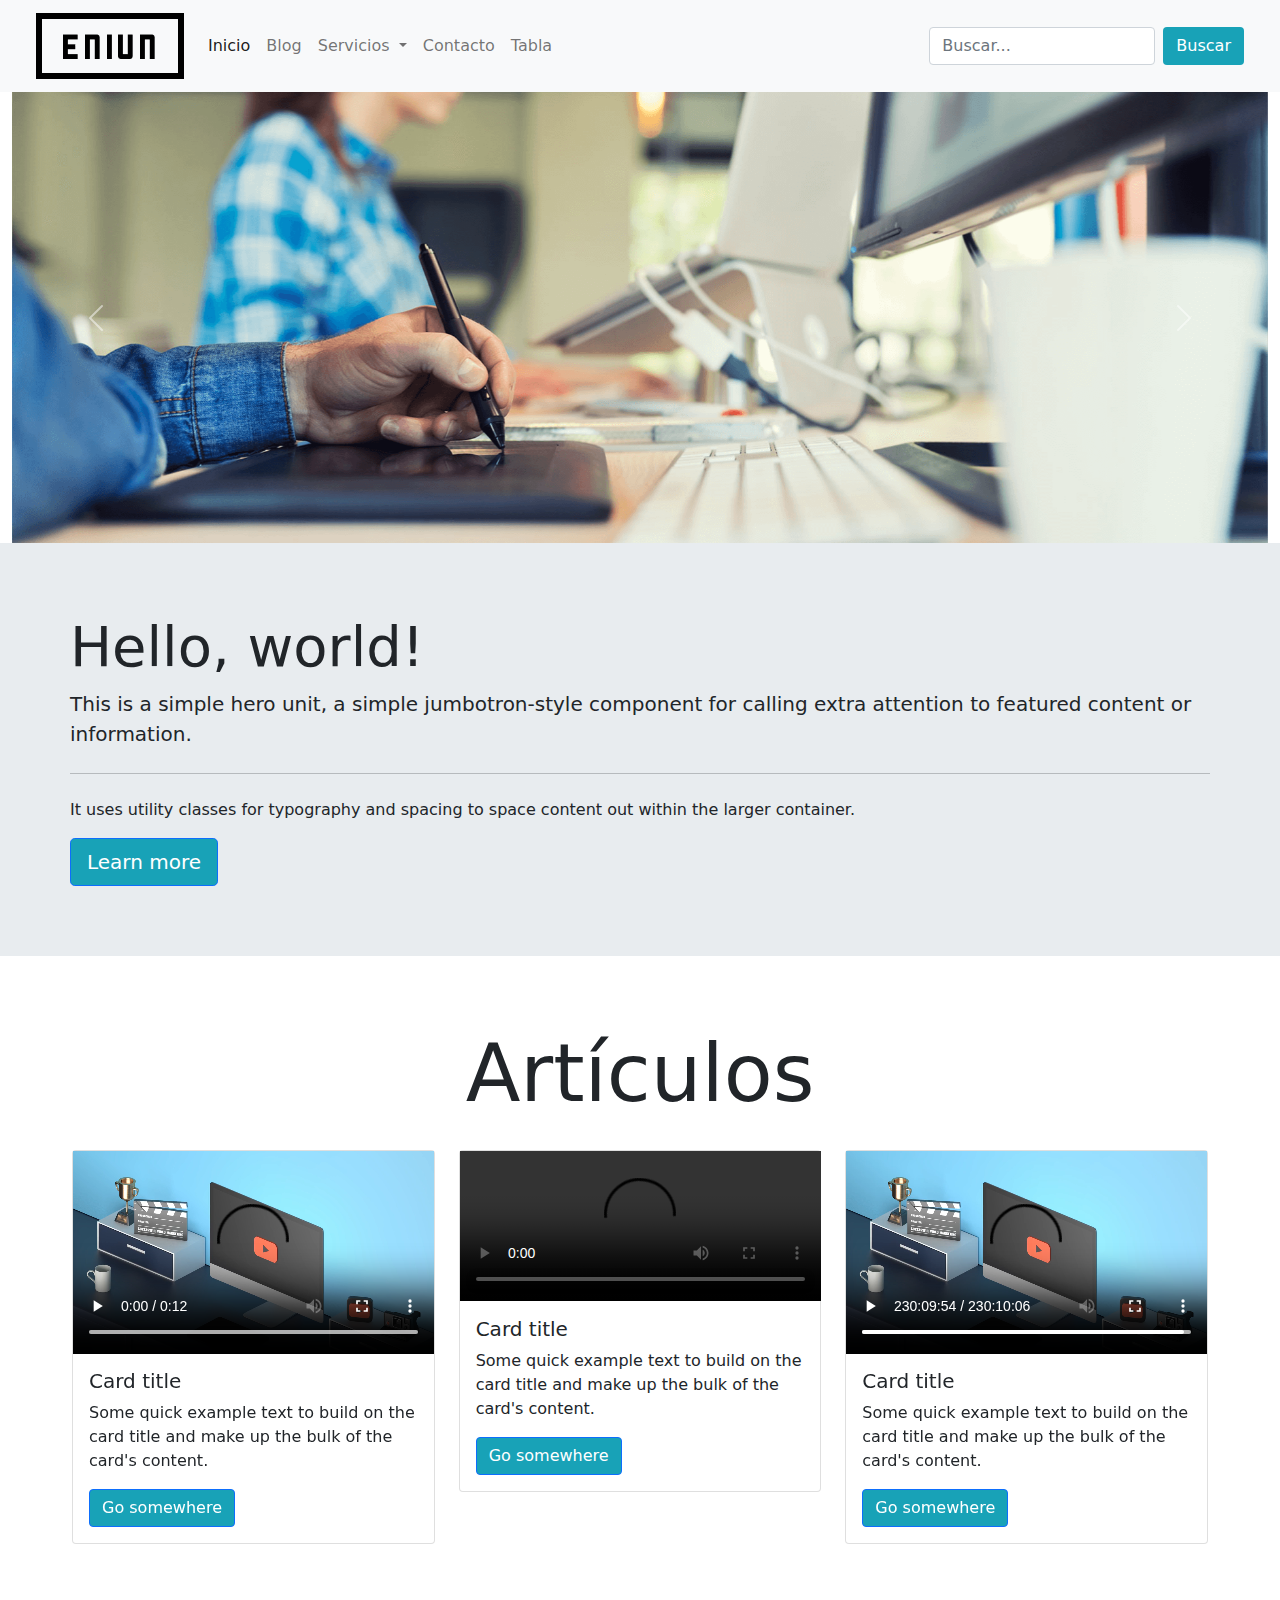
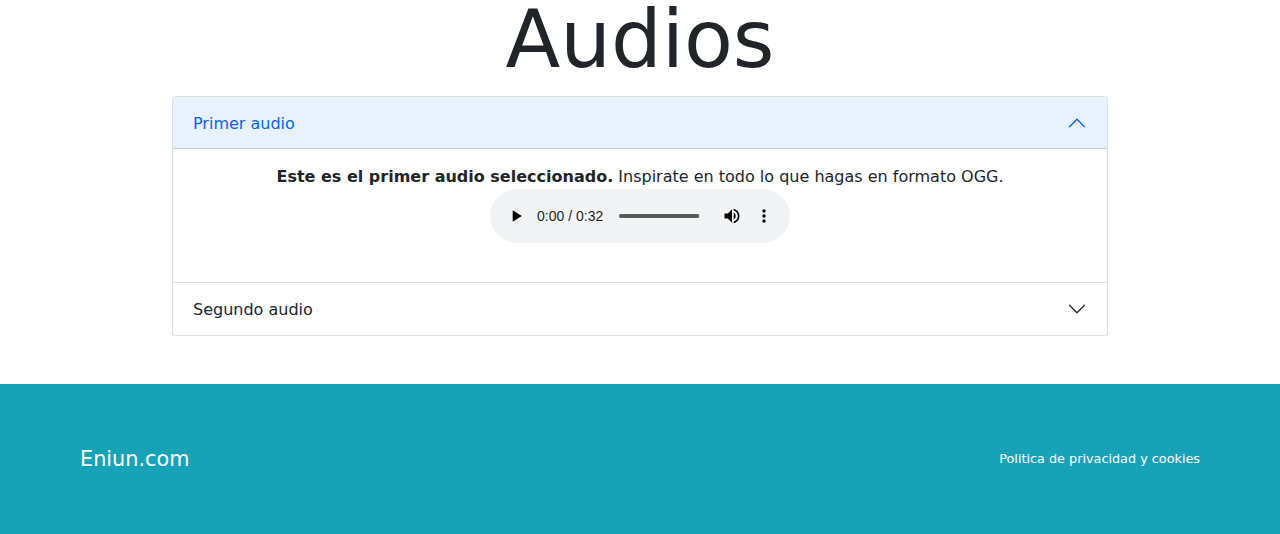
==== index.html @ c9be8527 "entrega practica tema 6" ====
<!DOCTYPE html>
<html lang="es">
<head>
    <meta charset="UTF-8">
    <meta name="viewport" content="width=device-width, initial-scale=1.0">
    <title>WEB - Bootstrap -</title>
    <link rel="stylesheet" href="assets/css/bootstrap.min.css">
    <link rel="stylesheet" href="assets/css/estilos.css">
</head>
<body>
    <div class="container-fluid">
        <div class="row bg-success">
                <nav class="navbar navbar-expand-lg navbar-light bg-light">
                    <div class="container-fluid">
                      <a class="navbar-brand" href="index.html"><img src="assets/images/ENIUN@2x.png" class="animacionLogo" alt="Logo Eniun" /></a>
                      <button class="navbar-toggler" type="button" data-bs-toggle="collapse" data-bs-target="#navbarScroll" aria-controls="navbarScroll" aria-expanded="false" aria-label="Toggle navigation">
                        <span class="navbar-toggler-icon"></span>
                      </button>
                      <div class="collapse navbar-collapse" id="navbarScroll">
                        <ul class="navbar-nav me-auto my-2 my-lg-0 " style="--bs-scroll-height: 100px;">
                          <li class="nav-item">
                            <a class="nav-link active" aria-current="page" href="index.html">Inicio</a>
                          </li>
                          <li class="nav-item">
                            <a class="nav-link" href="#">Blog</a>
                          </li>
                          <li class="nav-item dropdown">
                            <a class="nav-link dropdown-toggle" href="#" id="navbarScrollingDropdown" role="button" data-bs-toggle="dropdown" aria-expanded="false">
                              Servicios
                            </a>
                            <ul class="dropdown-menu" aria-labelledby="navbarScrollingDropdown">
                              <li><a class="dropdown-item" href="#">SEO</a></li>
                              <li><a class="dropdown-item" href="#">Desarrollo web</a></li>
                              <li><hr class="dropdown-divider"></li>
                              <li><a class="dropdown-item" href="#">Marketing online</a></li>
                            </ul>
                          </li>
                          <li class="nav-item">
                            <a class="nav-link" href="Contacto.html">Contacto</a>
                          </li>
                          <li class="nav-item">
                            <a class="nav-link" href="Tabla.html">Tabla</a>
                          </li>
                        </ul>
                        <form class="d-flex">
                          <input class="form-control me-2" type="search" placeholder="Buscar..." aria-label="Buscar">
                          <button class="btn " type="submit">Buscar</button>
                        </form>
                      </div>
                    </div>
                  </nav>
          </div>
          <div class="row">
              
            <div id="carouselExampleControlsNoTouching" class="carousel slide" data-bs-touch="false" data-bs-interval="false">
                
                <div class="carousel-inner">
                  <div class="carousel-item active">
                    <img src="assets/images/ENIUNCreatividadDiseno.png" class="d-block w-100" alt="Diseño creativo">
                  </div>
                  <div class="carousel-item">
                    <img src="assets/images/ENIUNCreatividadSeo.png" class="d-block w-100" alt="Posicionamiento">
                  </div>
                  <div class="carousel-item">
                    <img src="assets/images/ENIUNCreatividadSocialNetwork.png" class="d-block w-100" alt="Redes sociales">
                  </div>
                </div>
                <button class="carousel-control-prev" type="button" data-bs-target="#carouselExampleControlsNoTouching" data-bs-slide="prev">
                 <span class="carousel-control-prev-icon" aria-hidden="true"></span>
                  <span class="visually-hidden">Previous</span>
                </button>
                <button class="carousel-control-next" type="button" data-bs-target="#carouselExampleControlsNoTouching" data-bs-slide="next">
                  <span class="carousel-control-next-icon" aria-hidden="true"></span>
                  <span class="visually-hidden">Next</span>
                </button>
              </div>
          </div>
        
          <div class="row">
                <div class="jumbotron jumbotron-fluid jumboAnim">
                    <h1 class="display-4">Hello, world!</h1>
                    <p class="lead">This is a simple hero unit, a simple jumbotron-style component for calling extra attention to featured content or information.</p>
                    <hr class="my-4">
                    <p>It uses utility classes for typography and spacing to space content out within the larger container.</p>
                    <a class="btn btn-primary btn-lg" href="#" role="button">Learn more</a>
                  
                </div>
          </div>
         
          <div class="row mx-md-5 mx-xl-5 articuloscont">
            <h1 class="display-1 ">Artículos</h1>
            <div class="caja mb-5 col-12 col-md-6 col-xl-4 ">
                <div class="card " style="width: 100%;">
                  <video id="medio1"  alt="Posicionamiento web" controls>
                    <source src="assets/images/Seo_MP4.mp4" type="video/mp4">
                    Tu navegador no soporta vídeo
               </video>
                    <div class="card-body">
                      <h5 class="card-title">Card title</h5>
                      <p class="card-text">Some quick example text to build on the card title and make up the bulk of the card's content.</p>
                      <a href="#" class="btn btn-primary">Go somewhere</a>
                    </div>
                  </div>
            </div>
            <div class="caja mb-5 col-12 col-md-6 col-xl-4 ">
                <div class="card" style="width: 100%;">
                    <video id="medio2"  alt="Posicionamiento web" controls>
                      <source src="assets/images/Seo_OGG.ogg" type="video/ogg">
                      Tu navegador no soporta vídeo
                 </video>
                    <div class="card-body">
                      <h5 class="card-title">Card title</h5>
                      <p class="card-text">Some quick example text to build on the card title and make up the bulk of the card's content.</p>
                      <a href="#" class="btn btn-primary">Go somewhere</a>
                    </div>
                  </div>
            </div>
            <div class="caja mb-5 col-12 col-md-6 col-xl-4 ">
                <div class="card" style="width: 100%;">
                    <video id="medio3"  alt="Posicionamiento web" controls>
                      <source src="assets/images/Seo_webM.webm" type="video/webm">
                      Tu navegador no soporta vídeo
                 </video>
                    <div class="card-body">
                      <h5 class="card-title">Card title</h5>
                      <p class="card-text">Some quick example text to build on the card title and make up the bulk of the card's content.</p>
                      <a href="#" class="btn btn-primary">Go somewhere</a>
                    </div>
                  </div>
            </div>
        </div>
        
        <div class="row">
          <div class="caja cajaacordeon mb-5 col-12 col-md-9 col-xl-9 ">
            <h1 class="display-1">Audios</h1>
          <div class="accordion" id="accordionMusica">
            <div class="accordion-item">
              <h2 class="accordion-header" id="headingOne">
                <button class="accordion-button" type="button" data-bs-toggle="collapse" data-bs-target="#collapseOne" aria-expanded="true" aria-controls="collapseOne">
                  Primer audio
                </button>
              </h2>
              <div id="collapseOne" class="accordion-collapse collapse show" aria-labelledby="headingOne" data-bs-parent="#accordionExample">
                <div class="accordion-body">
                  <strong>Este es el primer audio seleccionado.</strong> Inspirate en todo lo que hagas en formato OGG.
                  <p>
                  <audio id="mediomus1" controls>
                    <source src="assets/audio/InspiracionOGG.ogg" type="audio/ogg" codecs="vorbis">
               </audio>
              </p>
                </div>
              </div>
            </div>
            <div class="accordion-item">
              <h2 class="accordion-header" id="headingTwo">
                <button class="accordion-button collapsed" type="button" data-bs-toggle="collapse" data-bs-target="#collapseTwo" aria-expanded="false" aria-controls="collapseTwo">
                  Segundo audio
                </button>
              </h2>
              <div id="collapseTwo" class="accordion-collapse collapse" aria-labelledby="headingTwo" data-bs-parent="#accordionExample">
                <div class="accordion-body">
                  <strong>Este es el segundo audio seleccionado.</strong> Vive la aventura al máximo en formato MP3.
                  <p>
                  <audio id="mediomus2" controls>
                    <source src="assets/audio/AventuraMP3.mp3" type="audio/mpeg" codecs="mp3">
               </audio>
              </p>
                </div>
              </div>
            </div>
          </div>
        </div>
        </div>

          <div class="row footer">
              
            <div class="caja fizq col-4 display-5">Eniun.com</div>
            <div class="caja fder col-8">Politica de privacidad y cookies</div>
          </div>
    </div>


    <script src="assets/js/jquery-3.6.0.min.js"></script>
    <script src="assets/js/popper.min.js"></script>
    <script src="assets/js/bootstrap.min.js"></script>
</body>
</html>
---- assets/css/estilos.css ----
.caja {
  min-height: 150px;
}

.btn {
  background-color: #18a2b7;
  color: white;
}

.navbar {
  margin: 0px;
}

.carousel-inner {
  margin: 0px;
}

.jumbotron {
  padding: 70px;
  background-color: #e8ecef;
}

.articuloscont {
  margin: 0 auto;
  text-align: center;
}

.articuloscont h1 {
  padding-top: 70px;
  padding-bottom: 20px;
}

.card {
  text-align: left;
}

.footer {
  background-color: #18a2b7;
}

.fizq {
  color: white;
  font-size: 1.3em;
  line-height: 150px;
  padding-left: 80px;
  text-align: left;
}

.fder {
  color: white;
  font-size: 0.8em;
  line-height: 150px;
  padding-right: 80px;
  text-align: right;
}

.parr {
  font-size: 2.2em;
}

.textarea {
  width: 300px;
}
.form {
  width: 100%;
  max-width: 320px;
  margin: 0 auto;
}

.formulario {
  margin-top: 50px;
  margin-bottom: 50px;
}

.indice {
  margin-bottom: 60px;
}

.tabla {
  width: 80%;
  margin: 0 auto;
  margin-bottom: 60px;
  margin-top: 60px;
}

.cajaacordeon {
  margin: 0 auto;
  text-align: center;
}

.manejadores {
  text-align: center;
  margin: 60px 0;
}

.animacionLogo {
  animation-duration: 5s;
  animation-name: animacionLogo;
  animation-iteration-count: infinite;
}
@keyframes animacionLogo {
  from {
    -webkit-transform: rotate(0deg);
    transform: rotateY(0deg);
  }
  50% {
    -webkit-transform: rotate(180deg);
    transform: rotateY(180deg);
  }
  to {
    -webkit-transform: rotate(360deg);
    transform: rotateY(360deg);
  }
}

.linea {
  position: relative;
  top: 50%;
  width: 24em;
  margin: 0 auto;
  border-right: 2px solid rgba(255, 255, 255, 0.75);
  font-size: 180%;
  text-align: center;
  white-space: nowrap;
  overflow: hidden;
  transform: translateY(-50%);
}

/* Animation */
.anim-typewriter {
  animation: typewriter 4s steps(44) 1s 1 normal both,
    blinkTextCursor 500ms steps(44) infinite normal;
}
@keyframes typewriter {
  from {
    width: 0;
  }
  to {
    width: 24em;
  }
}
@keyframes blinkTextCursor {
  from {
    border-right-color: rgba(255, 255, 255, 0.75);
  }
  to {
    border-right-color: transparent;
  }
}

.jumboAnim {
  animation-duration: 2s;
  animation-name: animTexto;
}

@keyframes animTexto {
  from {
    margin-left: 100%;
    width: 100%;
  }
  to {
    margin-left: 0%;
    width: 100%;
  }
}
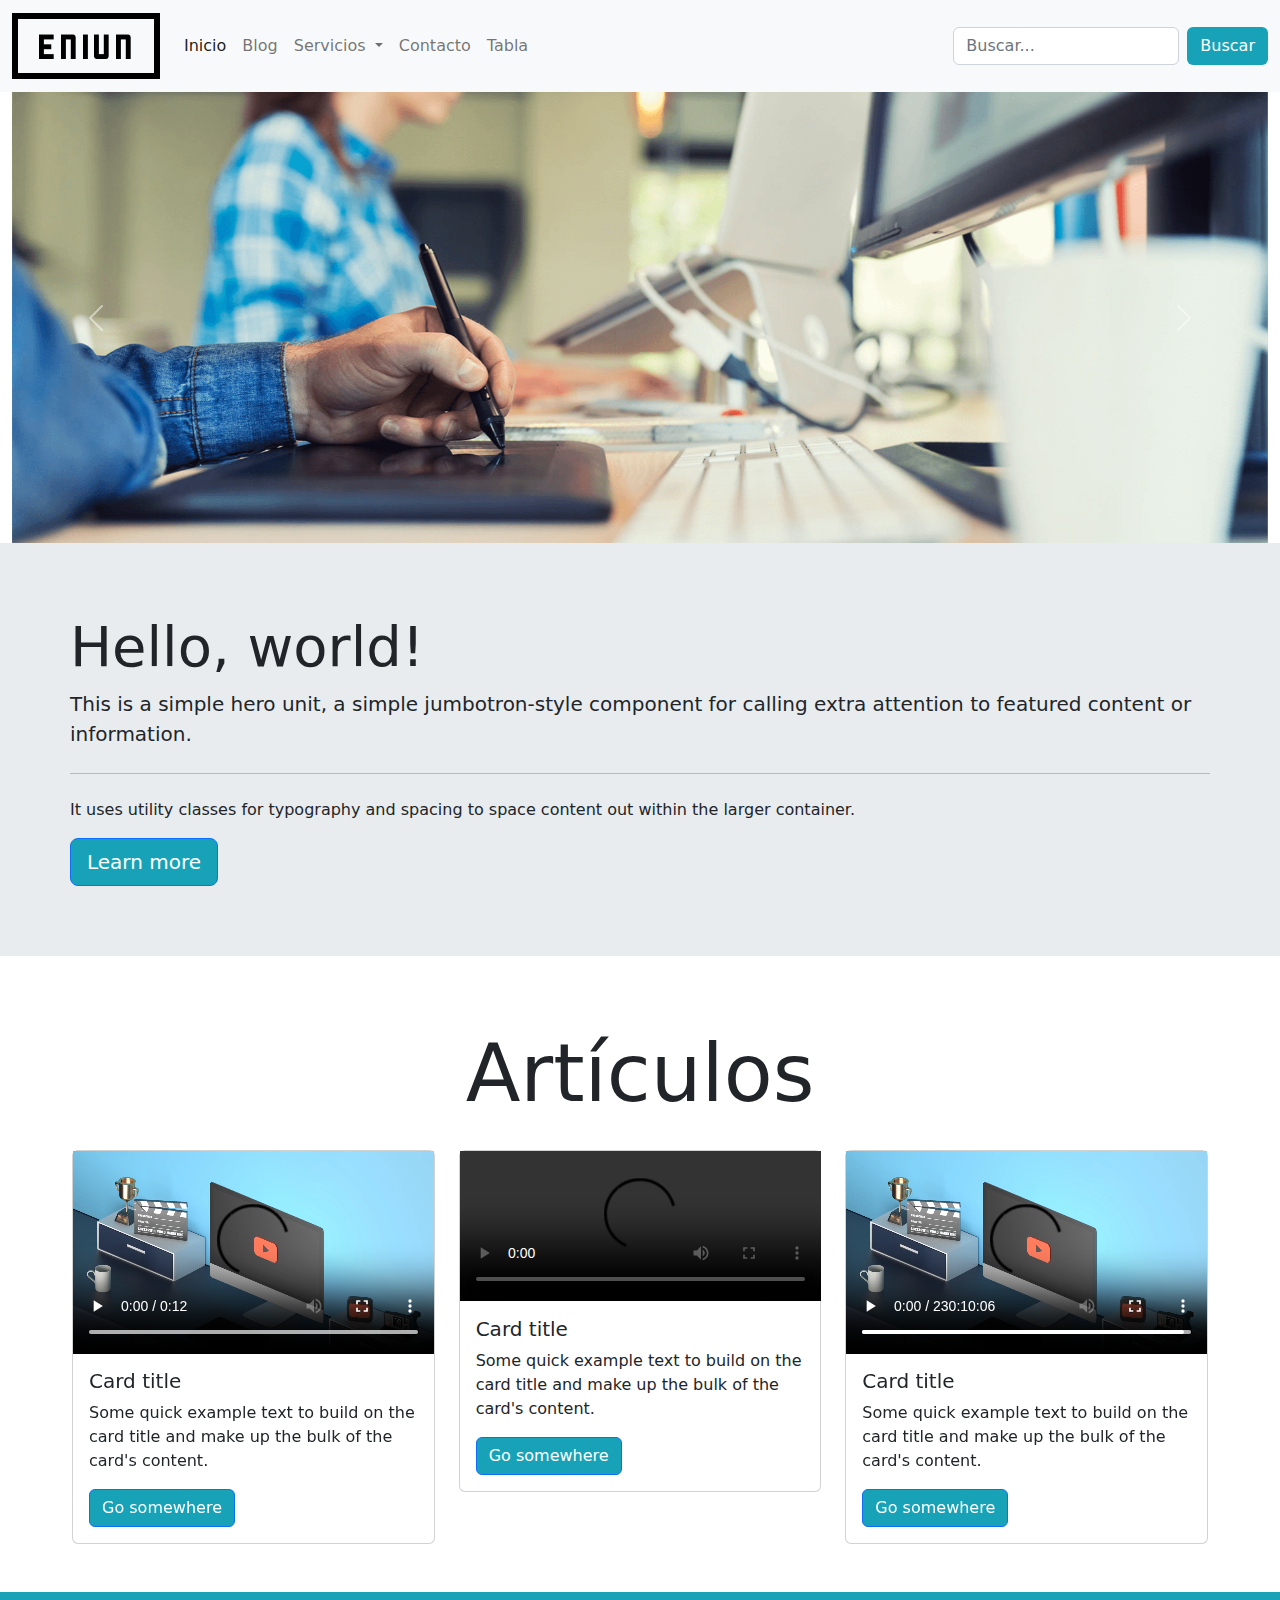
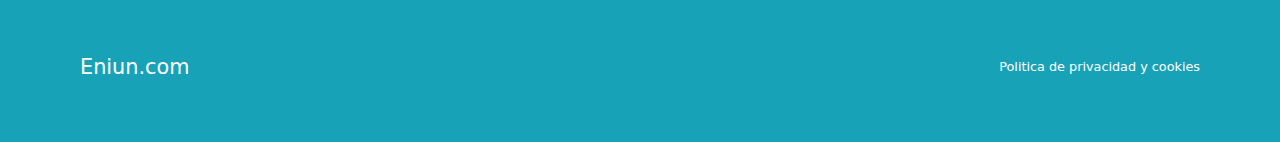
==== commit e8c6261e: "subo de nuevo practica 6" ====
--- a/index.html
+++ b/index.html
@@ -130,47 +130,7 @@
             </div>
         </div>
         
-        <div class="row">
-          <div class="caja cajaacordeon mb-5 col-12 col-md-9 col-xl-9 ">
-            <h1 class="display-1">Audios</h1>
-          <div class="accordion" id="accordionMusica">
-            <div class="accordion-item">
-              <h2 class="accordion-header" id="headingOne">
-                <button class="accordion-button" type="button" data-bs-toggle="collapse" data-bs-target="#collapseOne" aria-expanded="true" aria-controls="collapseOne">
-                  Primer audio
-                </button>
-              </h2>
-              <div id="collapseOne" class="accordion-collapse collapse show" aria-labelledby="headingOne" data-bs-parent="#accordionExample">
-                <div class="accordion-body">
-                  <strong>Este es el primer audio seleccionado.</strong> Inspirate en todo lo que hagas en formato OGG.
-                  <p>
-                  <audio id="mediomus1" controls>
-                    <source src="assets/audio/InspiracionOGG.ogg" type="audio/ogg" codecs="vorbis">
-               </audio>
-              </p>
-                </div>
-              </div>
-            </div>
-            <div class="accordion-item">
-              <h2 class="accordion-header" id="headingTwo">
-                <button class="accordion-button collapsed" type="button" data-bs-toggle="collapse" data-bs-target="#collapseTwo" aria-expanded="false" aria-controls="collapseTwo">
-                  Segundo audio
-                </button>
-              </h2>
-              <div id="collapseTwo" class="accordion-collapse collapse" aria-labelledby="headingTwo" data-bs-parent="#accordionExample">
-                <div class="accordion-body">
-                  <strong>Este es el segundo audio seleccionado.</strong> Vive la aventura al máximo en formato MP3.
-                  <p>
-                  <audio id="mediomus2" controls>
-                    <source src="assets/audio/AventuraMP3.mp3" type="audio/mpeg" codecs="mp3">
-               </audio>
-              </p>
-                </div>
-              </div>
-            </div>
-          </div>
-        </div>
-        </div>
+        
 
           <div class="row footer">
               
@@ -180,8 +140,6 @@
     </div>
 
 
-    <script src="assets/js/jquery-3.6.0.min.js"></script>
-    <script src="assets/js/popper.min.js"></script>
-    <script src="assets/js/bootstrap.min.js"></script>
+    <script src="assets/js/bootstrap.bundle.min.js"></script>
 </body>
 </html>